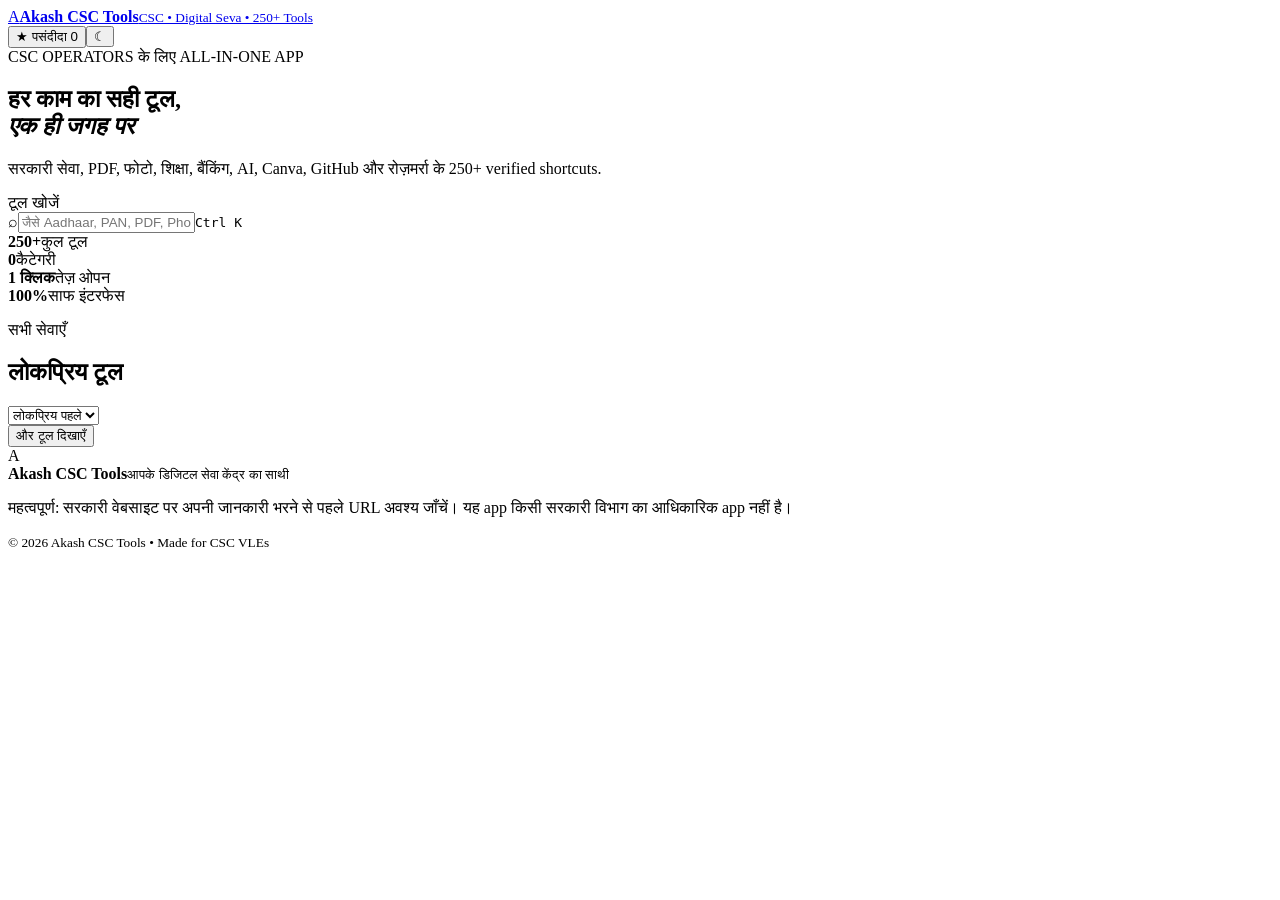
==== index.html @ 70b88d58 "Add index.html" ====
<!doctype html>
<html lang="hi">
<head>
  <meta charset="UTF-8" />
  <meta name="viewport" content="width=device-width,initial-scale=1" />
  <meta name="color-scheme" content="light dark" />
  <meta http-equiv="Content-Security-Policy" content="default-src 'self'; script-src 'self'; style-src 'self'; img-src 'self' data: blob:; object-src 'none'; base-uri 'none'; form-action 'none'" />
  <title>Akash CSC Tools — 250+ Digital Tools</title>
  <link rel="stylesheet" href="assets/app.css" />
</head>
<body>
  <header class="topbar"><a class="brand" href="#" aria-label="Home"><span class="logo">A</span><span><b>Akash CSC Tools</b><small>CSC • Digital Seva • 250+ Tools</small></span></a><div class="header-actions"><button id="favoritesBtn" class="ghost" type="button">★ पसंदीदा <span id="favCount">0</span></button><button id="themeBtn" class="icon-btn" type="button" aria-label="थीम बदलें">☾</button></div></header>
  <main>
    <section class="hero"><div><span class="eyebrow">CSC OPERATORS के लिए ALL-IN-ONE APP</span><h1>हर काम का सही टूल,<br><em>एक ही जगह पर</em></h1><p>सरकारी सेवा, PDF, फोटो, शिक्षा, बैंकिंग, AI, Canva, GitHub और रोज़मर्रा के 250+ verified shortcuts.</p></div><div class="search-wrap"><label for="search">टूल खोजें</label><div class="searchbox"><span>⌕</span><input id="search" autocomplete="off" placeholder="जैसे Aadhaar, PAN, PDF, Photo…"/><kbd>Ctrl K</kbd></div><div id="quickSearch" class="quick"></div></div></section>
    <section class="stats" aria-label="सारांश"><div><strong id="totalCount">250+</strong><span>कुल टूल</span></div><div><strong id="categoryCount">0</strong><span>कैटेगरी</span></div><div><strong>1 क्लिक</strong><span>तेज़ ओपन</span></div><div><strong>100%</strong><span>साफ इंटरफेस</span></div></section>
    <section class="content"><nav id="categories" class="categories" aria-label="टूल कैटेगरी"></nav><div class="section-head"><div><p id="resultMeta">सभी सेवाएँ</p><h2 id="resultTitle">लोकप्रिय टूल</h2></div><select id="sort" aria-label="क्रम"><option value="featured">लोकप्रिय पहले</option><option value="az">नाम A–Z</option><option value="category">कैटेगरी</option></select></div><div id="empty" class="empty" hidden><div>⌕</div><h2>कोई टूल नहीं मिला</h2><p>दूसरे शब्द से खोजें या “सभी” कैटेगरी चुनें।</p><button id="clearBtn" type="button">खोज साफ करें</button></div><div id="toolGrid" class="tool-grid"></div><button id="loadMore" class="load-more" type="button">और टूल दिखाएँ</button></section>
  </main>
  <footer><div class="footer-brand"><span class="logo">A</span><div><b>Akash CSC Tools</b><small>आपके डिजिटल सेवा केंद्र का साथी</small></div></div><p>महत्वपूर्ण: सरकारी वेबसाइट पर अपनी जानकारी भरने से पहले URL अवश्य जाँचें। यह app किसी सरकारी विभाग का आधिकारिक app नहीं है।</p><small>© 2026 Akash CSC Tools • Made for CSC VLEs</small></footer>
  <dialog id="toolDialog" class="tool-dialog">
    <div class="dialog-head"><div><small id="dialogCategory"></small><h2 id="dialogTitle"></h2></div><button id="dialogClose" type="button" aria-label="बंद करें">×</button></div>
    <div id="dialogBody" class="dialog-body"></div>
  </dialog>
  <div id="toast" role="status" aria-live="polite"></div>
  <script src="assets/vendor/pdf-lib.min.js"></script>
  <script src="assets/vendor/qrcode.min.js"></script>
  <script src="assets/vendor/jsbarcode.min.js"></script>
  <script src="assets/local-app.js"></script>
</body>
</html>
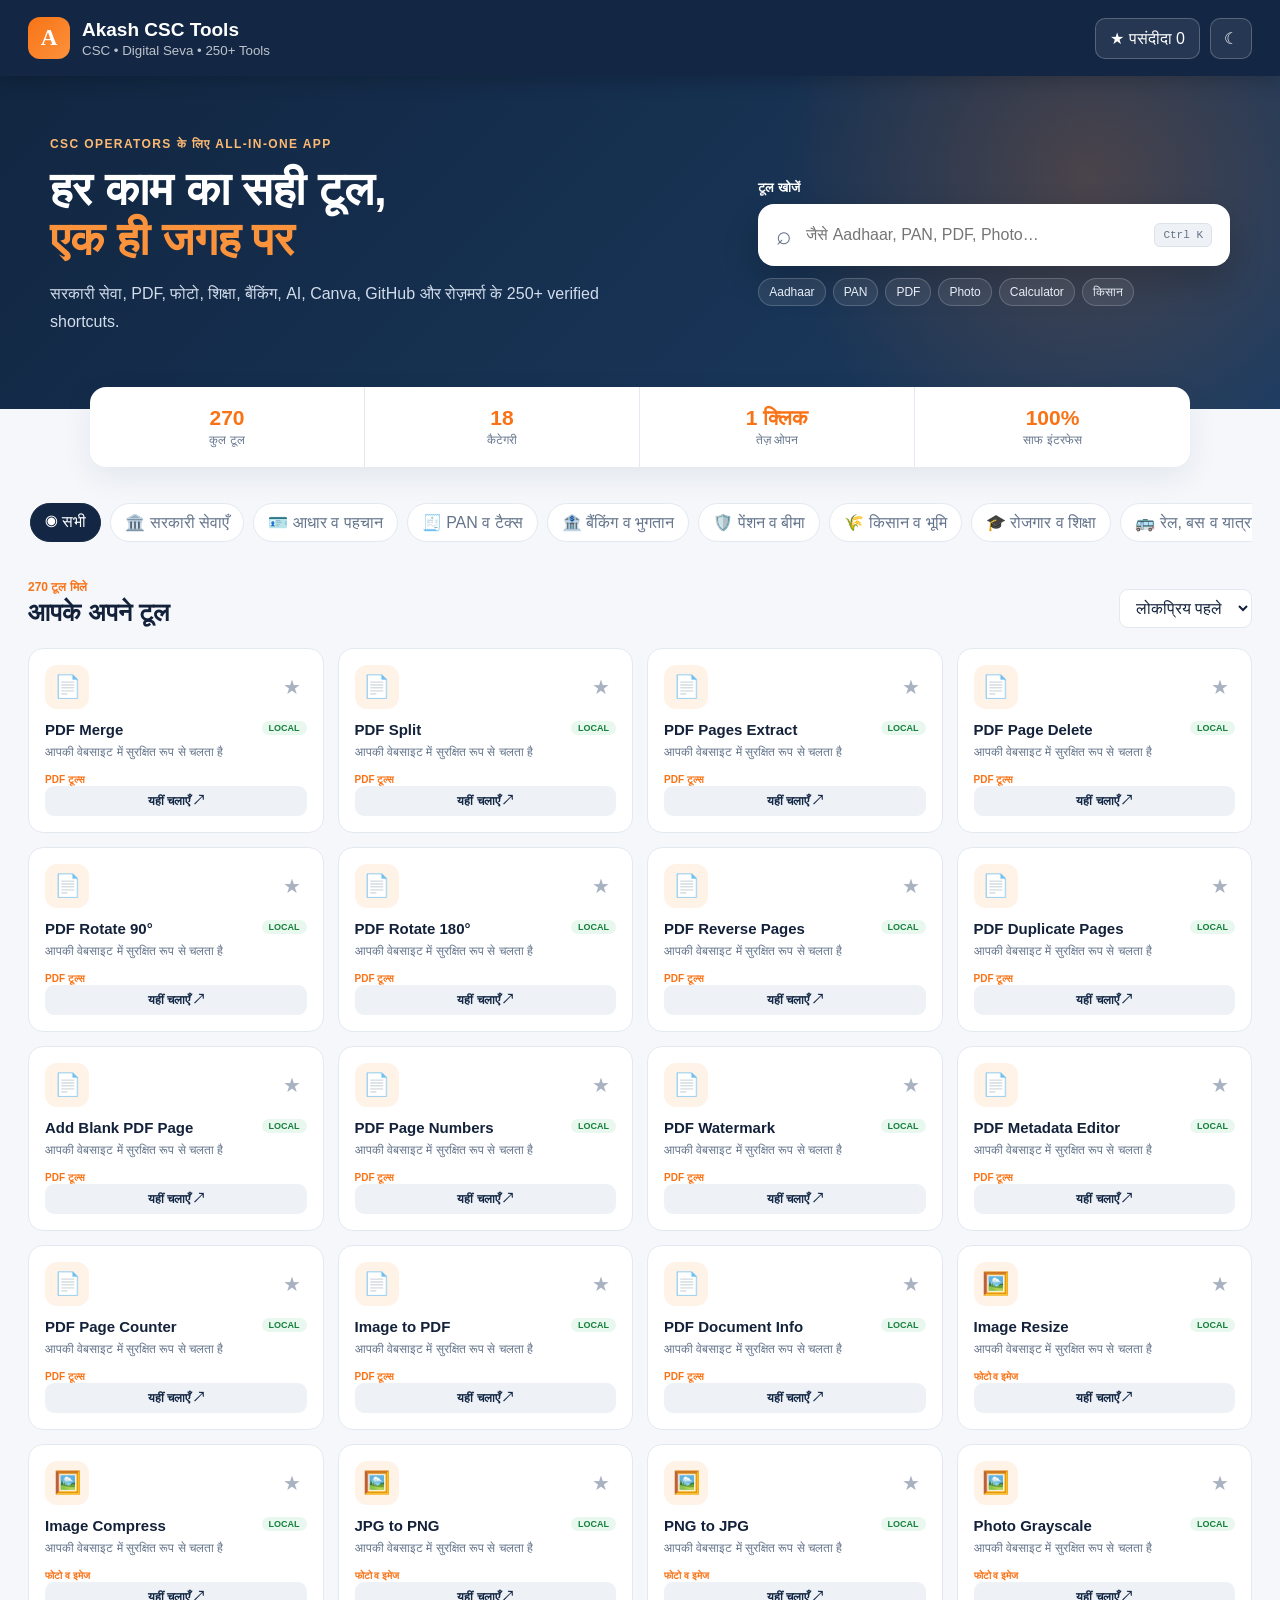
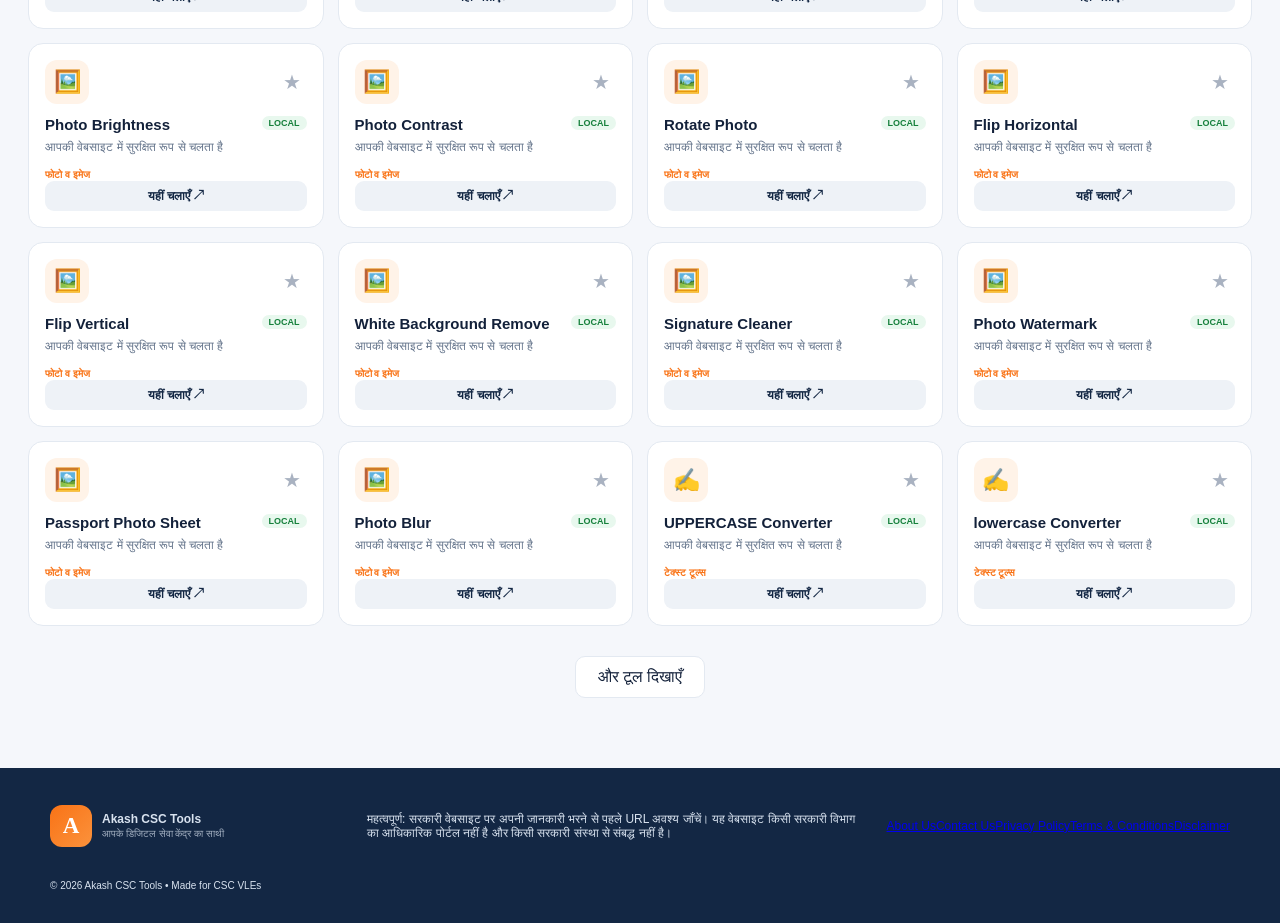
==== commit 43e6e8b4: "Add policy navigation and government disclaimer" ====
--- a/index.html
+++ b/index.html
@@ -15,7 +15,7 @@
     <section class="stats" aria-label="सारांश"><div><strong id="totalCount">250+</strong><span>कुल टूल</span></div><div><strong id="categoryCount">0</strong><span>कैटेगरी</span></div><div><strong>1 क्लिक</strong><span>तेज़ ओपन</span></div><div><strong>100%</strong><span>साफ इंटरफेस</span></div></section>
     <section class="content"><nav id="categories" class="categories" aria-label="टूल कैटेगरी"></nav><div class="section-head"><div><p id="resultMeta">सभी सेवाएँ</p><h2 id="resultTitle">लोकप्रिय टूल</h2></div><select id="sort" aria-label="क्रम"><option value="featured">लोकप्रिय पहले</option><option value="az">नाम A–Z</option><option value="category">कैटेगरी</option></select></div><div id="empty" class="empty" hidden><div>⌕</div><h2>कोई टूल नहीं मिला</h2><p>दूसरे शब्द से खोजें या “सभी” कैटेगरी चुनें।</p><button id="clearBtn" type="button">खोज साफ करें</button></div><div id="toolGrid" class="tool-grid"></div><button id="loadMore" class="load-more" type="button">और टूल दिखाएँ</button></section>
   </main>
-  <footer><div class="footer-brand"><span class="logo">A</span><div><b>Akash CSC Tools</b><small>आपके डिजिटल सेवा केंद्र का साथी</small></div></div><p>महत्वपूर्ण: सरकारी वेबसाइट पर अपनी जानकारी भरने से पहले URL अवश्य जाँचें। यह app किसी सरकारी विभाग का आधिकारिक app नहीं है।</p><small>© 2026 Akash CSC Tools • Made for CSC VLEs</small></footer>
+  <footer><div class="footer-brand"><span class="logo">A</span><div><b>Akash CSC Tools</b><small>आपके डिजिटल सेवा केंद्र का साथी</small></div></div><p>महत्वपूर्ण: सरकारी वेबसाइट पर अपनी जानकारी भरने से पहले URL अवश्य जाँचें। यह वेबसाइट किसी सरकारी विभाग का आधिकारिक पोर्टल नहीं है और किसी सरकारी संस्था से संबद्ध नहीं है।</p><nav class="legal-links" aria-label="कानूनी और जानकारी वाले पेज"><a href="about.html">About Us</a><a href="contact.html">Contact Us</a><a href="privacy.html">Privacy Policy</a><a href="terms.html">Terms &amp; Conditions</a><a href="disclaimer.html">Disclaimer</a></nav><small>© 2026 Akash CSC Tools • Made for CSC VLEs</small></footer>
   <dialog id="toolDialog" class="tool-dialog">
     <div class="dialog-head"><div><small id="dialogCategory"></small><h2 id="dialogTitle"></h2></div><button id="dialogClose" type="button" aria-label="बंद करें">×</button></div>
     <div id="dialogBody" class="dialog-body"></div>
--- a/assets/app.css
+++ b/assets/app.css
@@ -0,0 +1,7 @@
+:root{--bg:#f5f7fb;--card:#fff;--ink:#13213a;--muted:#64748b;--line:#e3e9f1;--navy:#132744;--orange:#f97316;--orange2:#fb923c;--soft:#fff3e8;--shadow:0 10px 30px rgba(19,39,68,.08)}
+*{box-sizing:border-box}html{scroll-behavior:smooth}body{margin:0;background:var(--bg);color:var(--ink);font-family:Inter,"Nirmala UI","Segoe UI",sans-serif}button,input,select{font:inherit}.topbar{height:76px;padding:0 max(28px,calc((100% - 1320px)/2));display:flex;align-items:center;justify-content:space-between;background:var(--navy);color:#fff;position:sticky;top:0;z-index:20;box-shadow:0 4px 18px #0003}.brand{display:flex;align-items:center;gap:12px;color:inherit;text-decoration:none}.brand b{font-size:19px}.brand small,.footer-brand small{display:block;opacity:.72;margin-top:2px}.logo{width:42px;height:42px;display:grid;place-items:center;border-radius:12px;background:linear-gradient(135deg,var(--orange),var(--orange2));font:800 23px Georgia;color:white}.header-actions{display:flex;gap:10px}.ghost,.icon-btn{border:1px solid #ffffff38;background:#ffffff14;color:#fff;border-radius:10px;padding:10px 14px;cursor:pointer}.icon-btn{width:42px;padding:10px}.ghost:hover,.icon-btn:hover{background:#ffffff29}
+.hero{background:radial-gradient(circle at 85% 30%,#f9731638,transparent 28%),linear-gradient(135deg,#112641,#1c3c62);color:#fff;padding:58px max(28px,calc((100% - 1180px)/2));display:grid;grid-template-columns:1.15fr .85fr;gap:70px;align-items:center}.eyebrow{font-size:12px;letter-spacing:1.4px;color:#fdba74;font-weight:800}.hero h1{font-size:46px;line-height:1.08;margin:13px 0}.hero h1 em{color:var(--orange2);font-style:normal}.hero p{color:#d2ddec;max-width:620px;line-height:1.7}.search-wrap label{font-size:13px;font-weight:700}.searchbox{height:62px;margin-top:8px;background:#fff;border-radius:16px;display:flex;align-items:center;padding:0 18px;gap:12px;box-shadow:0 15px 35px #0003}.searchbox>span{font-size:26px;color:#64748b}.searchbox input{border:0;outline:0;flex:1;font-size:16px;color:#172033;background:transparent}.searchbox kbd{background:#eef2f7;color:#667085;border:1px solid #dbe2ea;padding:5px 8px;border-radius:6px;font-size:11px}.quick{display:flex;flex-wrap:wrap;gap:7px;margin-top:12px}.quick button{border:1px solid #ffffff2e;border-radius:999px;background:#ffffff14;color:#e8eef7;padding:6px 10px;font-size:12px;cursor:pointer}
+.stats{max-width:1100px;margin:-22px auto 32px;background:var(--card);box-shadow:var(--shadow);border-radius:16px;display:grid;grid-template-columns:repeat(4,1fr);position:relative;z-index:2}.stats div{text-align:center;padding:19px;border-right:1px solid var(--line)}.stats div:last-child{border:0}.stats strong{display:block;font-size:21px;color:var(--orange)}.stats span{font-size:12px;color:var(--muted)}.content{max-width:1320px;margin:auto;padding:0 28px 70px}.categories{display:flex;gap:9px;overflow:auto;padding:4px 2px 18px}.categories button{white-space:nowrap;border:1px solid var(--line);background:var(--card);color:var(--muted);padding:9px 14px;border-radius:999px;cursor:pointer}.categories button.active{color:#fff;background:var(--navy);border-color:var(--navy)}.section-head{display:flex;align-items:end;justify-content:space-between;margin:20px 0}.section-head p{color:var(--orange);font-size:12px;font-weight:800;margin:0 0 4px}.section-head h2{margin:0;font-size:25px}.section-head select{background:var(--card);color:var(--ink);border:1px solid var(--line);padding:9px 12px;border-radius:9px}.tool-grid{display:grid;grid-template-columns:repeat(4,minmax(0,1fr));gap:14px}.tool-card{background:var(--card);border:1px solid var(--line);border-radius:15px;padding:16px;min-height:166px;display:flex;flex-direction:column;transition:.18s}.tool-card:hover{transform:translateY(-3px);box-shadow:var(--shadow);border-color:#fdba74}.tool-top{display:flex;justify-content:space-between}.tool-icon{width:44px;height:44px;border-radius:12px;display:grid;place-items:center;background:var(--soft);font-size:22px}.fav{border:0;background:transparent;color:#a9b2c1;font-size:20px;cursor:pointer}.fav.active{color:#f59e0b}.tool-card h3{font-size:15px;margin:12px 0 5px}.tool-card p{font-size:12px;line-height:1.5;color:var(--muted);margin:0 0 13px;flex:1}.tag{font-size:10px;color:var(--orange);font-weight:800}.open-btn{border:0;background:#eef2f7;color:var(--navy);padding:8px;border-radius:9px;cursor:pointer;font-weight:700;font-size:12px}.open-btn:hover{background:var(--orange);color:#fff}.load-more{display:block;margin:30px auto 0;padding:11px 22px;border-radius:10px;border:1px solid var(--line);background:var(--card);color:var(--ink);cursor:pointer}.empty{text-align:center;padding:70px 20px}.empty div{font-size:44px}.empty p{color:var(--muted)}.empty button{border:0;border-radius:9px;background:var(--orange);color:#fff;padding:10px 16px}footer{background:var(--navy);color:#d8e2ef;padding:32px max(28px,calc((100% - 1180px)/2));display:grid;grid-template-columns:1fr 1.7fr auto;align-items:center;gap:28px;font-size:12px}.footer-brand{display:flex;gap:10px;align-items:center}#toast{position:fixed;bottom:25px;left:50%;transform:translate(-50%,20px);background:#172033;color:#fff;border-radius:10px;padding:11px 18px;opacity:0;pointer-events:none;transition:.2s;z-index:50}#toast.show{opacity:1;transform:translate(-50%,0)}
+body.dark{--bg:#0d1726;--card:#17243a;--ink:#eef4fc;--muted:#9cacc1;--line:#2a3b53;--soft:#39291e;--shadow:0 10px 30px #0005}body.dark .searchbox input{color:#172033}body.dark .open-btn{background:#253650;color:#eef4fc}
+@media(max-width:1050px){.tool-grid{grid-template-columns:repeat(3,1fr)}.hero{gap:30px}.hero h1{font-size:39px}footer{grid-template-columns:1fr 1fr}}@media(max-width:760px){.topbar{padding:0 16px}.brand small,.ghost{display:none}.hero{grid-template-columns:1fr;padding:38px 18px;gap:20px}.hero h1{font-size:34px}.stats{margin:-13px 14px 22px;grid-template-columns:1fr 1fr}.content{padding:0 14px 50px}.tool-grid{grid-template-columns:repeat(2,1fr)}footer{grid-template-columns:1fr;padding:28px 18px}.searchbox kbd{display:none}}@media(max-width:480px){.tool-grid{grid-template-columns:1fr}.hero h1{font-size:30px}}
+.tool-dialog{width:min(760px,calc(100% - 24px));max-height:88vh;border:0;border-radius:18px;padding:0;background:var(--card);color:var(--ink);box-shadow:0 24px 70px #0007}.tool-dialog::backdrop{background:#08111dcc;backdrop-filter:blur(3px)}.dialog-head{display:flex;justify-content:space-between;align-items:center;padding:18px 22px;border-bottom:1px solid var(--line);background:var(--navy);color:#fff}.dialog-head small{color:#fdba74;font-weight:700}.dialog-head h2{margin:3px 0 0}.dialog-head button{border:1px solid #ffffff33;background:#ffffff15;color:#fff;border-radius:9px;width:38px;height:38px;font-size:24px;cursor:pointer}.dialog-body{padding:22px;overflow:auto;max-height:calc(88vh - 82px)}.tool-form{display:grid;gap:14px}.tool-form label{font-size:13px;font-weight:700}.tool-form input,.tool-form textarea,.tool-form select{width:100%;margin-top:5px;padding:11px 12px;border:1px solid var(--line);border-radius:9px;background:var(--bg);color:var(--ink)}.tool-form textarea{min-height:150px;resize:vertical}.tool-actions{display:flex;gap:9px;flex-wrap:wrap}.primary-action,.secondary-action{border:0;border-radius:9px;padding:10px 16px;cursor:pointer;font-weight:700}.primary-action{background:var(--orange);color:#fff}.secondary-action{background:var(--line);color:var(--ink)}.result-box{padding:14px;border:1px solid var(--line);background:var(--bg);border-radius:10px;white-space:pre-wrap;word-break:break-word;min-height:54px}.preview-canvas{display:block;max-width:100%;max-height:380px;margin:8px auto;border:1px solid var(--line);background:#fff}.privacy-note{font-size:12px;color:var(--muted);padding:9px 12px;background:var(--soft);border-radius:8px}.local-badge{float:right;color:#16803c;background:#e8f8ee;border-radius:999px;padding:2px 7px;font-size:9px}.official-badge{float:right;color:#1d4ed8;background:#eaf1ff;border-radius:999px;padding:2px 7px;font-size:9px}
